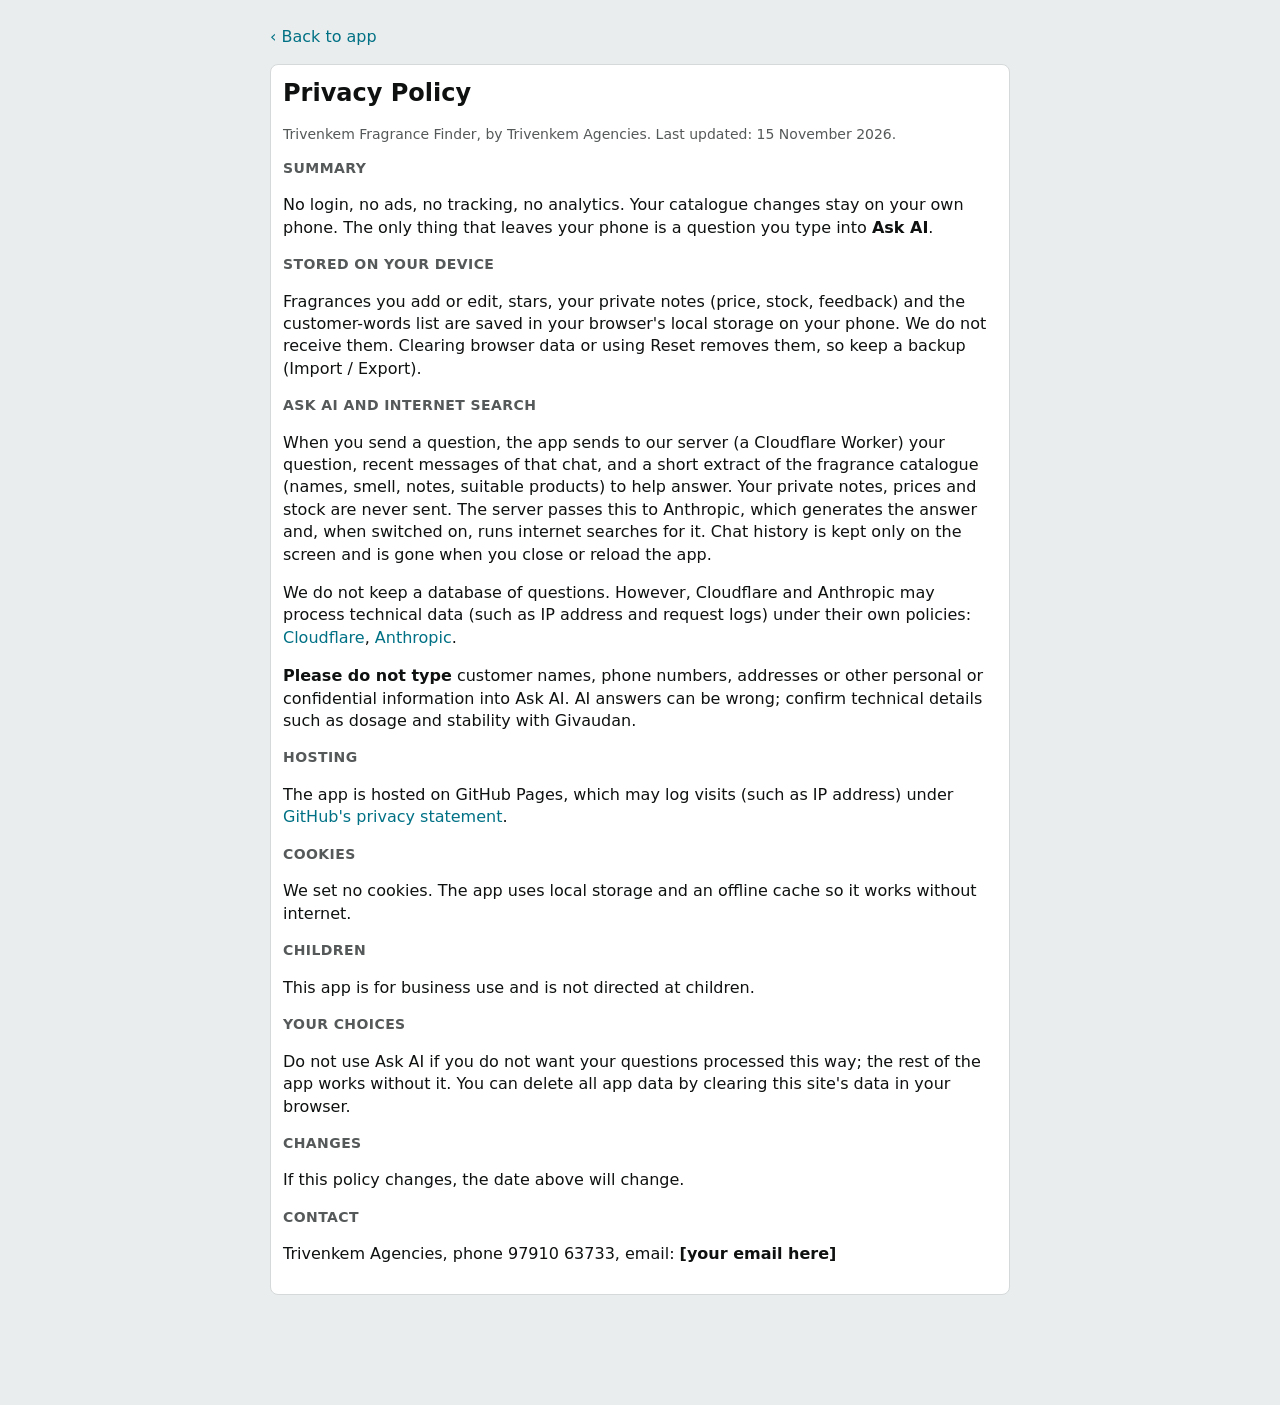
==== privacy.html @ 2c8efa13 "Add files via upload" ====
<!DOCTYPE html>
<html lang="en"><head><meta charset="utf-8"><meta name="viewport" content="width=device-width,initial-scale=1">
<title>Privacy Policy - Trivenkem Fragrance Finder</title><link rel="stylesheet" href="style.css"></head>
<body><main>
<p><a href="./">&lsaquo; Back to app</a></p>
<div class="card">
<h2>Privacy Policy</h2>
<p class="mut">Trivenkem Fragrance Finder, by Trivenkem Agencies. Last updated: 15 November 2026.</p>

<h4>Summary</h4>
<p>No login, no ads, no tracking, no analytics. Your catalogue changes stay on your own phone. The only thing that leaves your phone is a question you type into <b>Ask AI</b>.</p>

<h4>Stored on your device</h4>
<p>Fragrances you add or edit, stars, your private notes (price, stock, feedback) and the customer-words list are saved in your browser's local storage on your phone. We do not receive them. Clearing browser data or using Reset removes them, so keep a backup (Import / Export).</p>

<h4>Ask AI and internet search</h4>
<p>When you send a question, the app sends to our server (a Cloudflare Worker) your question, recent messages of that chat, and a short extract of the fragrance catalogue (names, smell, notes, suitable products) to help answer. Your private notes, prices and stock are never sent. The server passes this to Anthropic, which generates the answer and, when switched on, runs internet searches for it. Chat history is kept only on the screen and is gone when you close or reload the app.</p>
<p>We do not keep a database of questions. However, Cloudflare and Anthropic may process technical data (such as IP address and request logs) under their own policies: <a href="https://www.cloudflare.com/privacypolicy/" rel="noopener">Cloudflare</a>, <a href="https://www.anthropic.com/legal/privacy" rel="noopener">Anthropic</a>.</p>
<p><b>Please do not type</b> customer names, phone numbers, addresses or other personal or confidential information into Ask AI. AI answers can be wrong; confirm technical details such as dosage and stability with Givaudan.</p>

<h4>Hosting</h4>
<p>The app is hosted on GitHub Pages, which may log visits (such as IP address) under <a href="https://docs.github.com/site-policy/privacy-policies/github-general-privacy-statement" rel="noopener">GitHub's privacy statement</a>.</p>

<h4>Cookies</h4>
<p>We set no cookies. The app uses local storage and an offline cache so it works without internet.</p>

<h4>Children</h4>
<p>This app is for business use and is not directed at children.</p>

<h4>Your choices</h4>
<p>Do not use Ask AI if you do not want your questions processed this way; the rest of the app works without it. You can delete all app data by clearing this site's data in your browser.</p>

<h4>Changes</h4>
<p>If this policy changes, the date above will change.</p>

<h4>Contact</h4>
<p>Trivenkem Agencies, phone 97910 63733, email: <b>[your email here]</b></p>
</div></main></body></html>
---- style.css ----
:root{--bg:#eaeded;--ink:#0f1111;--mut:#565959;--y:#ffd814;--o:#ffa41c;--navy:#131921;--bad:#b12704;--ok:#067d62;--line:#d5d9d9}
*{box-sizing:border-box}
html{-webkit-text-size-adjust:100%}
body{margin:0;background:var(--bg);color:var(--ink);font:16px/1.4 system-ui,-apple-system,Segoe UI,Roboto,sans-serif;padding-bottom:90px}
a{color:#007185;text-decoration:none}
header{background:var(--navy);padding:calc(8px + env(safe-area-inset-top)) 10px 10px;position:sticky;top:0;z-index:20}
.brand{color:#fff;display:flex;justify-content:space-between;align-items:baseline;margin-bottom:6px}
.brand b{color:var(--o)}.brand small{color:#ccc}
.sb{display:flex;background:#fff;border-radius:6px;overflow:hidden;position:relative}
.sb input{flex:1;border:0;padding:11px 12px;font:inherit;min-width:0;outline:0}
.sb .x{border:0;background:none;font-size:24px;color:#777;padding:0 8px}
.sb .go{border:0;background:var(--o);width:48px}
nav{display:flex;background:#232f3e;overflow-x:auto;position:sticky;top:96px;z-index:19}
nav a{color:#ddd;padding:11px 14px;white-space:nowrap;font-size:15px}
nav a.on{color:#fff;border-bottom:3px solid var(--o);font-weight:600}
main{padding:10px;max-width:760px;margin:0 auto}
.card{display:block;background:#fff;border:1px solid var(--line);border-radius:8px;padding:12px;margin:0 0 10px;color:inherit}
.card h2,.card h3{margin:0 0 4px}.card h3{font-size:18px}
h4{margin:14px 0 4px;font-size:14px;color:var(--mut);text-transform:uppercase;letter-spacing:.03em}
.mut{color:var(--mut);font-size:14px}
.row{display:flex;gap:8px;flex-wrap:wrap;align-items:center}
.tag{display:inline-block;background:var(--ok);color:#fff;font-size:11px;padding:2px 6px;border-radius:4px;margin-right:6px;vertical-align:middle}
.tag.p{background:#7b3fa0}
.chips{display:flex;gap:6px;overflow-x:auto;padding:2px 0 8px}
.chip{flex:none;border:1px solid #999;background:#fff;border-radius:16px;padding:6px 12px;font:inherit;font-size:14px}
.chip.on{background:var(--navy);color:#fff;border-color:var(--navy)}
.ap{display:inline-block;background:#f0f2f2;border:1px solid var(--line);border-radius:12px;padding:2px 9px;margin:2px 4px 2px 0;font-size:13px;color:var(--ink)}
.ap.ok{background:#e6f4ef;border-color:#9fd3c3;color:#05543f}.ap.no{background:#fbeeea;border-color:#e8b9ac;color:var(--bad)}
.star{border:0;background:none;font-size:28px;color:#aaa;padding:0 4px}.star.on{color:var(--o)}
.big{background:#fff8e1;border-left:4px solid var(--o);padding:8px 10px;margin:8px 0;font-weight:600}
.pyr{display:grid;gap:6px}.pyr div{background:#f7f8f8;border-radius:6px;padding:8px}.pyr b{display:block;font-size:12px;color:var(--mut)}
.btn{display:inline-block;border:1px solid #888;background:#f0f2f2;color:var(--ink);border-radius:20px;padding:10px 18px;font:inherit;font-weight:600}
.btn.y{background:var(--y);border-color:#c8a800}.btn.r{background:#fff;color:var(--bad);border-color:var(--bad)}
label{display:block;margin:10px 0 3px;font-size:14px;font-weight:600}
label.chk{display:inline-block;font-weight:400;margin:4px 12px 4px 0}
input[type=text],input[type=search],select,textarea{width:100%;border:1px solid #888;border-radius:4px;padding:9px;font:inherit;background:#fff}
textarea{min-height:90px}
.fab{position:fixed;right:14px;bottom:calc(16px + env(safe-area-inset-bottom));background:var(--y);color:var(--ink);padding:14px 18px;border-radius:28px;font-weight:700;box-shadow:0 2px 8px #0005;z-index:30}
.toast{position:fixed;left:50%;bottom:90px;transform:translateX(-50%);background:#232f3e;color:#fff;padding:10px 16px;border-radius:8px;z-index:50}
footer{text-align:center;padding:10px;font-size:13px;color:var(--mut)}
/* AI chat */
.msg{max-width:92%;padding:10px 12px;border-radius:12px;margin:0 0 10px;word-wrap:break-word}
.msg.u{background:var(--navy);color:#fff;margin-left:auto;border-bottom-right-radius:3px}
.msg.a{background:#fff;border:1px solid var(--line);border-bottom-left-radius:3px}
.msg.a p{margin:0 0 8px}.msg.a ul{margin:4px 0 8px;padding-left:20px}
.msg .src{font-size:13px;margin-top:6px;color:var(--mut)}.msg .src a{display:block;overflow:hidden;text-overflow:ellipsis;white-space:nowrap}
.msg.err{background:#fbeeea;border-color:#e8b9ac}
.composer{position:sticky;bottom:0;background:var(--bg);padding:8px 0 calc(8px + env(safe-area-inset-bottom))}
.composer .row{flex-wrap:nowrap}.composer input[type=text]{flex:1;border-radius:20px;padding:11px 14px}
.dots span{animation:b 1s infinite;display:inline-block}.dots span:nth-child(2){animation-delay:.2s}.dots span:nth-child(3){animation-delay:.4s}
@keyframes b{0%,60%,100%{opacity:.2}30%{opacity:1}}
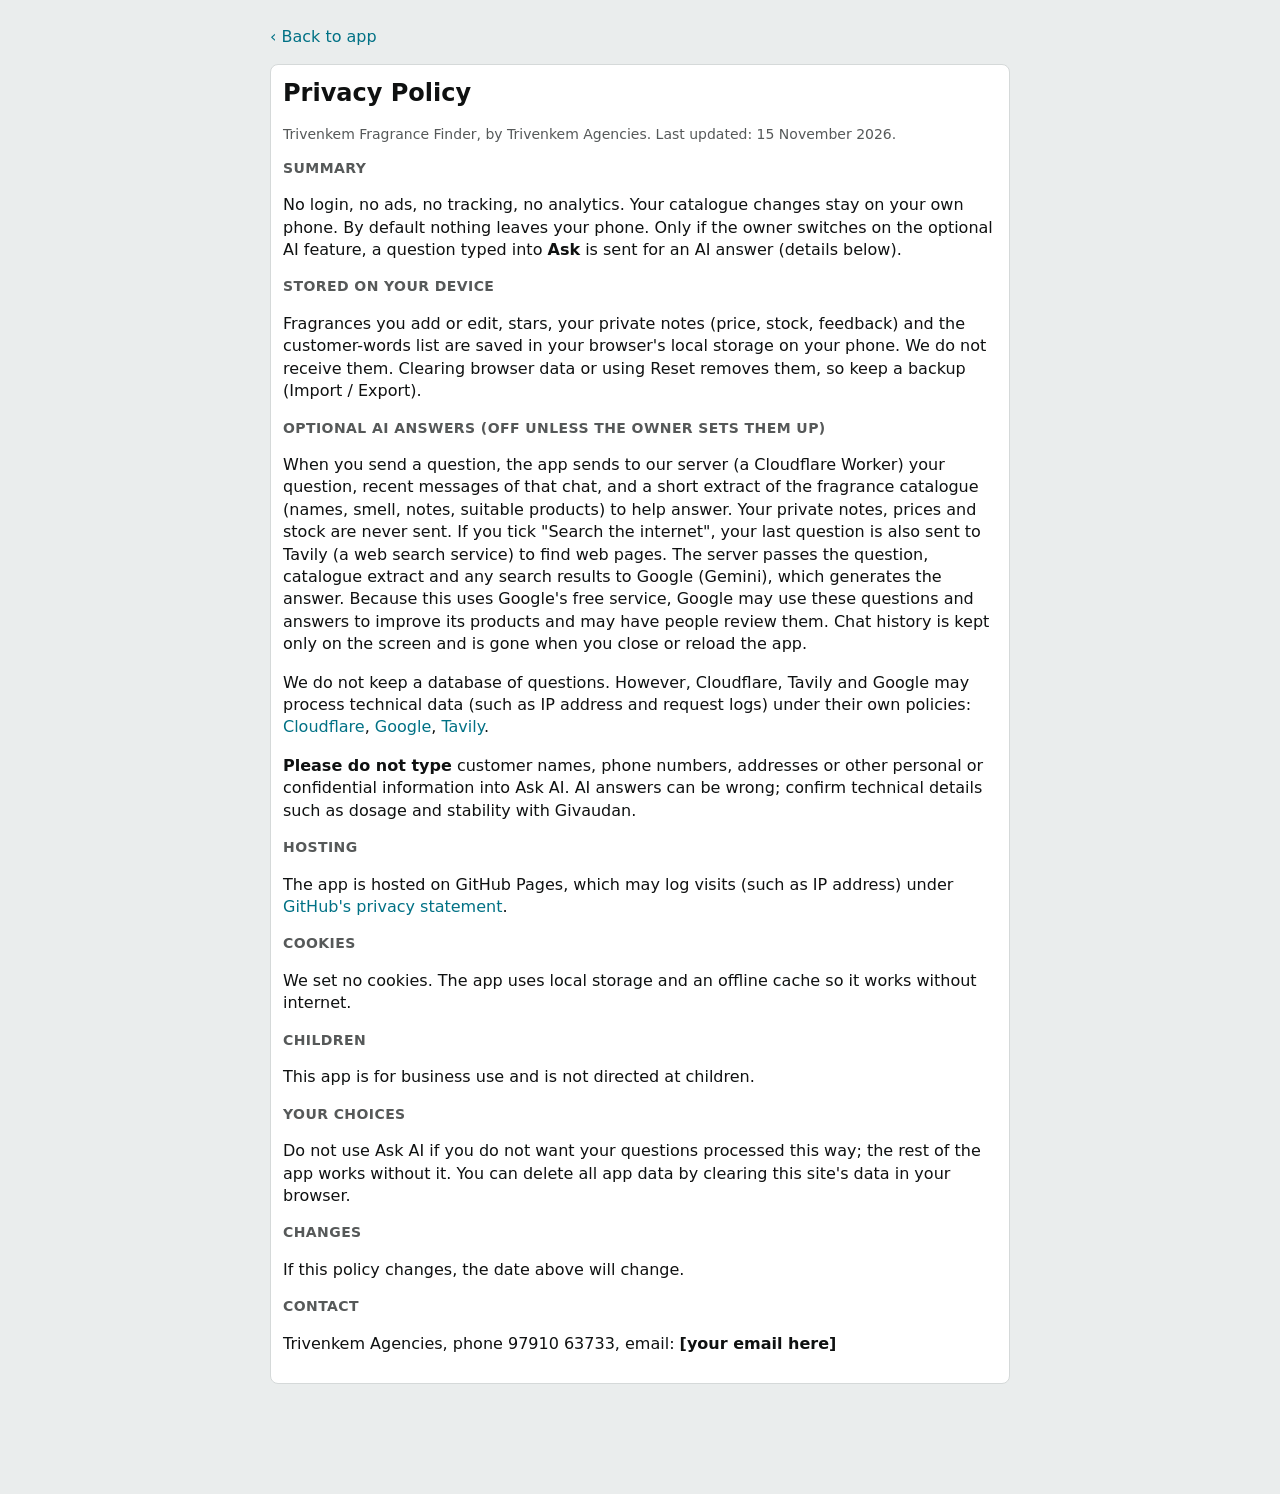
==== commit ed7a4c22: "Add files via upload" ====
--- a/privacy.html
+++ b/privacy.html
@@ -8,14 +8,14 @@
 <p class="mut">Trivenkem Fragrance Finder, by Trivenkem Agencies. Last updated: 15 November 2026.</p>
 
 <h4>Summary</h4>
-<p>No login, no ads, no tracking, no analytics. Your catalogue changes stay on your own phone. The only thing that leaves your phone is a question you type into <b>Ask AI</b>.</p>
+<p>No login, no ads, no tracking, no analytics. Your catalogue changes stay on your own phone. By default nothing leaves your phone. Only if the owner switches on the optional AI feature, a question typed into <b>Ask</b> is sent for an AI answer (details below).</p>
 
 <h4>Stored on your device</h4>
 <p>Fragrances you add or edit, stars, your private notes (price, stock, feedback) and the customer-words list are saved in your browser's local storage on your phone. We do not receive them. Clearing browser data or using Reset removes them, so keep a backup (Import / Export).</p>
 
-<h4>Ask AI and internet search</h4>
-<p>When you send a question, the app sends to our server (a Cloudflare Worker) your question, recent messages of that chat, and a short extract of the fragrance catalogue (names, smell, notes, suitable products) to help answer. Your private notes, prices and stock are never sent. The server passes this to Anthropic, which generates the answer and, when switched on, runs internet searches for it. Chat history is kept only on the screen and is gone when you close or reload the app.</p>
-<p>We do not keep a database of questions. However, Cloudflare and Anthropic may process technical data (such as IP address and request logs) under their own policies: <a href="https://www.cloudflare.com/privacypolicy/" rel="noopener">Cloudflare</a>, <a href="https://www.anthropic.com/legal/privacy" rel="noopener">Anthropic</a>.</p>
+<h4>Optional AI answers (off unless the owner sets them up)</h4>
+<p>When you send a question, the app sends to our server (a Cloudflare Worker) your question, recent messages of that chat, and a short extract of the fragrance catalogue (names, smell, notes, suitable products) to help answer. Your private notes, prices and stock are never sent. If you tick "Search the internet", your last question is also sent to Tavily (a web search service) to find web pages. The server passes the question, catalogue extract and any search results to Google (Gemini), which generates the answer. Because this uses Google's free service, Google may use these questions and answers to improve its products and may have people review them. Chat history is kept only on the screen and is gone when you close or reload the app.</p>
+<p>We do not keep a database of questions. However, Cloudflare, Tavily and Google may process technical data (such as IP address and request logs) under their own policies: <a href="https://www.cloudflare.com/privacypolicy/" rel="noopener">Cloudflare</a>, <a href="https://policies.google.com/privacy" rel="noopener">Google</a>, <a href="https://www.tavily.com/privacy" rel="noopener">Tavily</a>.</p>
 <p><b>Please do not type</b> customer names, phone numbers, addresses or other personal or confidential information into Ask AI. AI answers can be wrong; confirm technical details such as dosage and stability with Givaudan.</p>
 
 <h4>Hosting</h4>
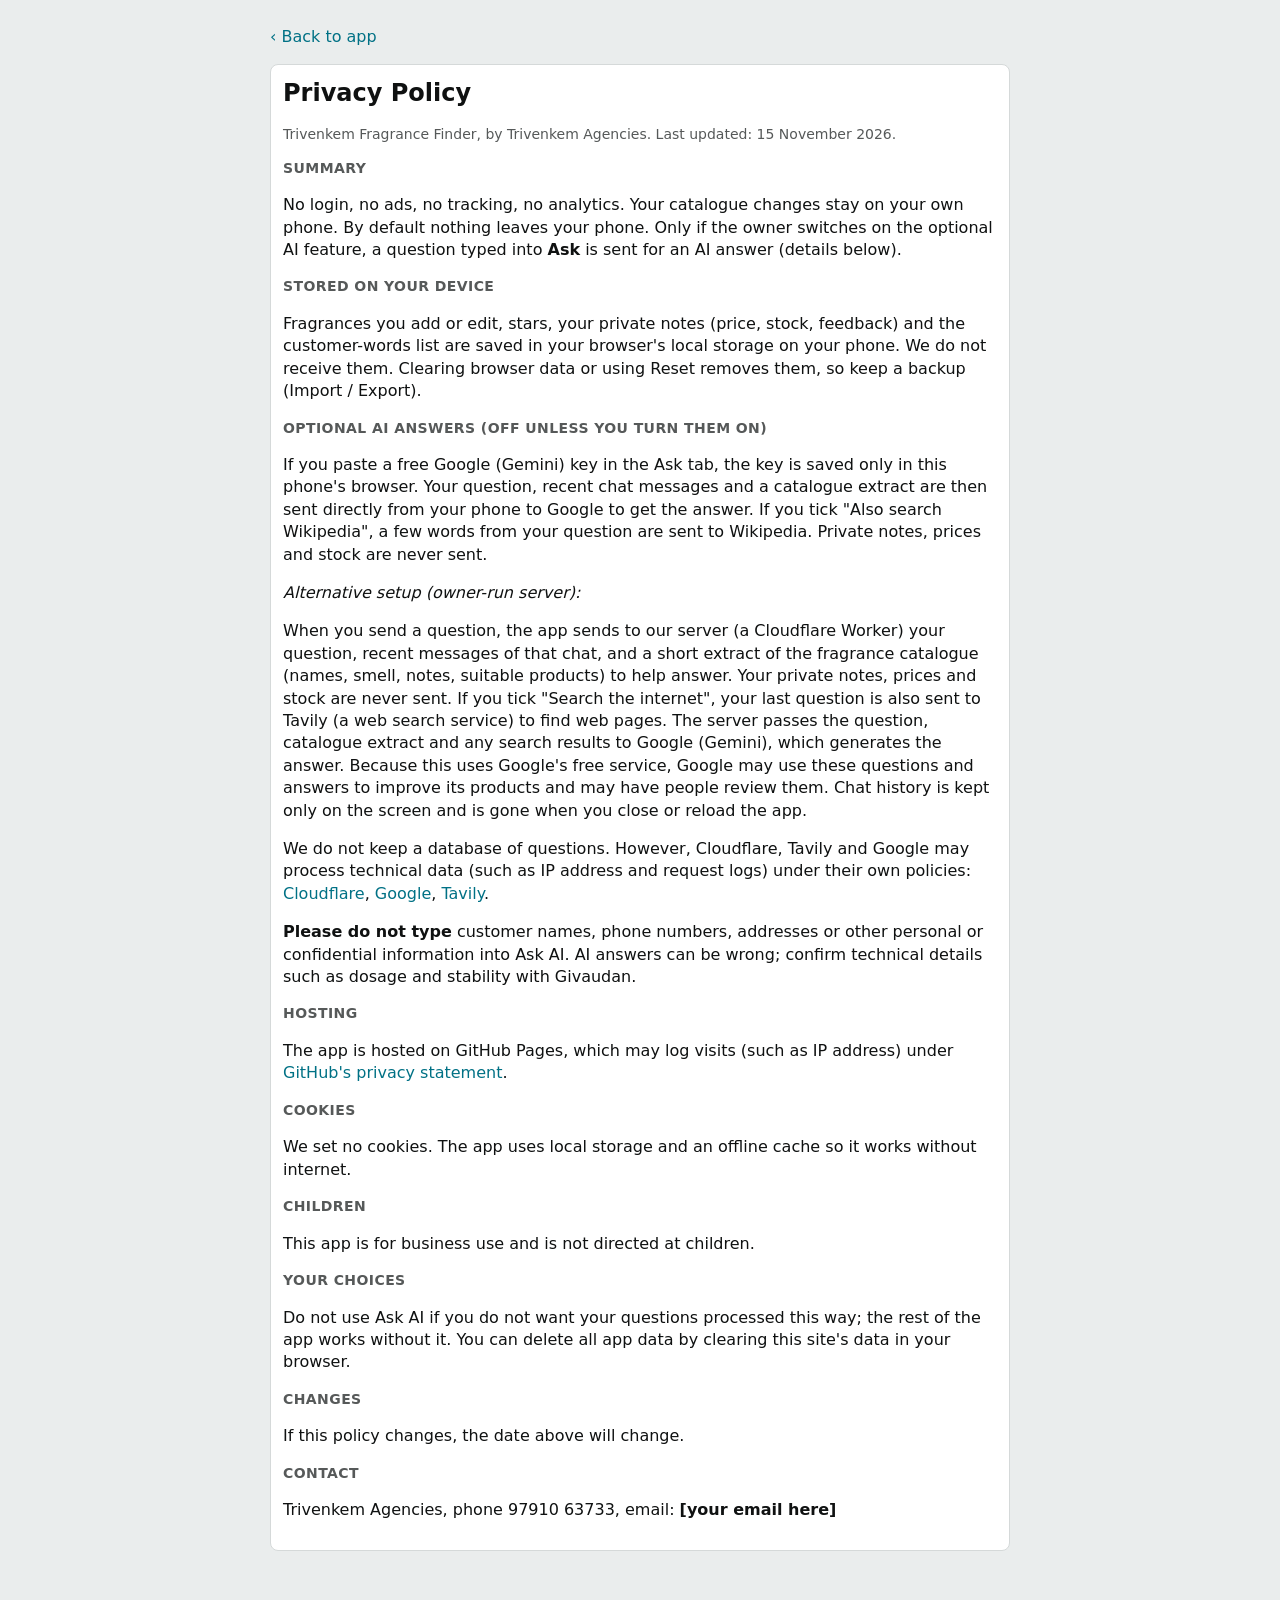
==== commit 38d17033: "Add files via upload" ====
--- a/privacy.html
+++ b/privacy.html
@@ -13,7 +13,9 @@
 <h4>Stored on your device</h4>
 <p>Fragrances you add or edit, stars, your private notes (price, stock, feedback) and the customer-words list are saved in your browser's local storage on your phone. We do not receive them. Clearing browser data or using Reset removes them, so keep a backup (Import / Export).</p>
 
-<h4>Optional AI answers (off unless the owner sets them up)</h4>
+<h4>Optional AI answers (off unless you turn them on)</h4>
+<p>If you paste a free Google (Gemini) key in the Ask tab, the key is saved only in this phone's browser. Your question, recent chat messages and a catalogue extract are then sent directly from your phone to Google to get the answer. If you tick "Also search Wikipedia", a few words from your question are sent to Wikipedia. Private notes, prices and stock are never sent.</p>
+<p><i>Alternative setup (owner-run server):</i></p>
 <p>When you send a question, the app sends to our server (a Cloudflare Worker) your question, recent messages of that chat, and a short extract of the fragrance catalogue (names, smell, notes, suitable products) to help answer. Your private notes, prices and stock are never sent. If you tick "Search the internet", your last question is also sent to Tavily (a web search service) to find web pages. The server passes the question, catalogue extract and any search results to Google (Gemini), which generates the answer. Because this uses Google's free service, Google may use these questions and answers to improve its products and may have people review them. Chat history is kept only on the screen and is gone when you close or reload the app.</p>
 <p>We do not keep a database of questions. However, Cloudflare, Tavily and Google may process technical data (such as IP address and request logs) under their own policies: <a href="https://www.cloudflare.com/privacypolicy/" rel="noopener">Cloudflare</a>, <a href="https://policies.google.com/privacy" rel="noopener">Google</a>, <a href="https://www.tavily.com/privacy" rel="noopener">Tavily</a>.</p>
 <p><b>Please do not type</b> customer names, phone numbers, addresses or other personal or confidential information into Ask AI. AI answers can be wrong; confirm technical details such as dosage and stability with Givaudan.</p>
